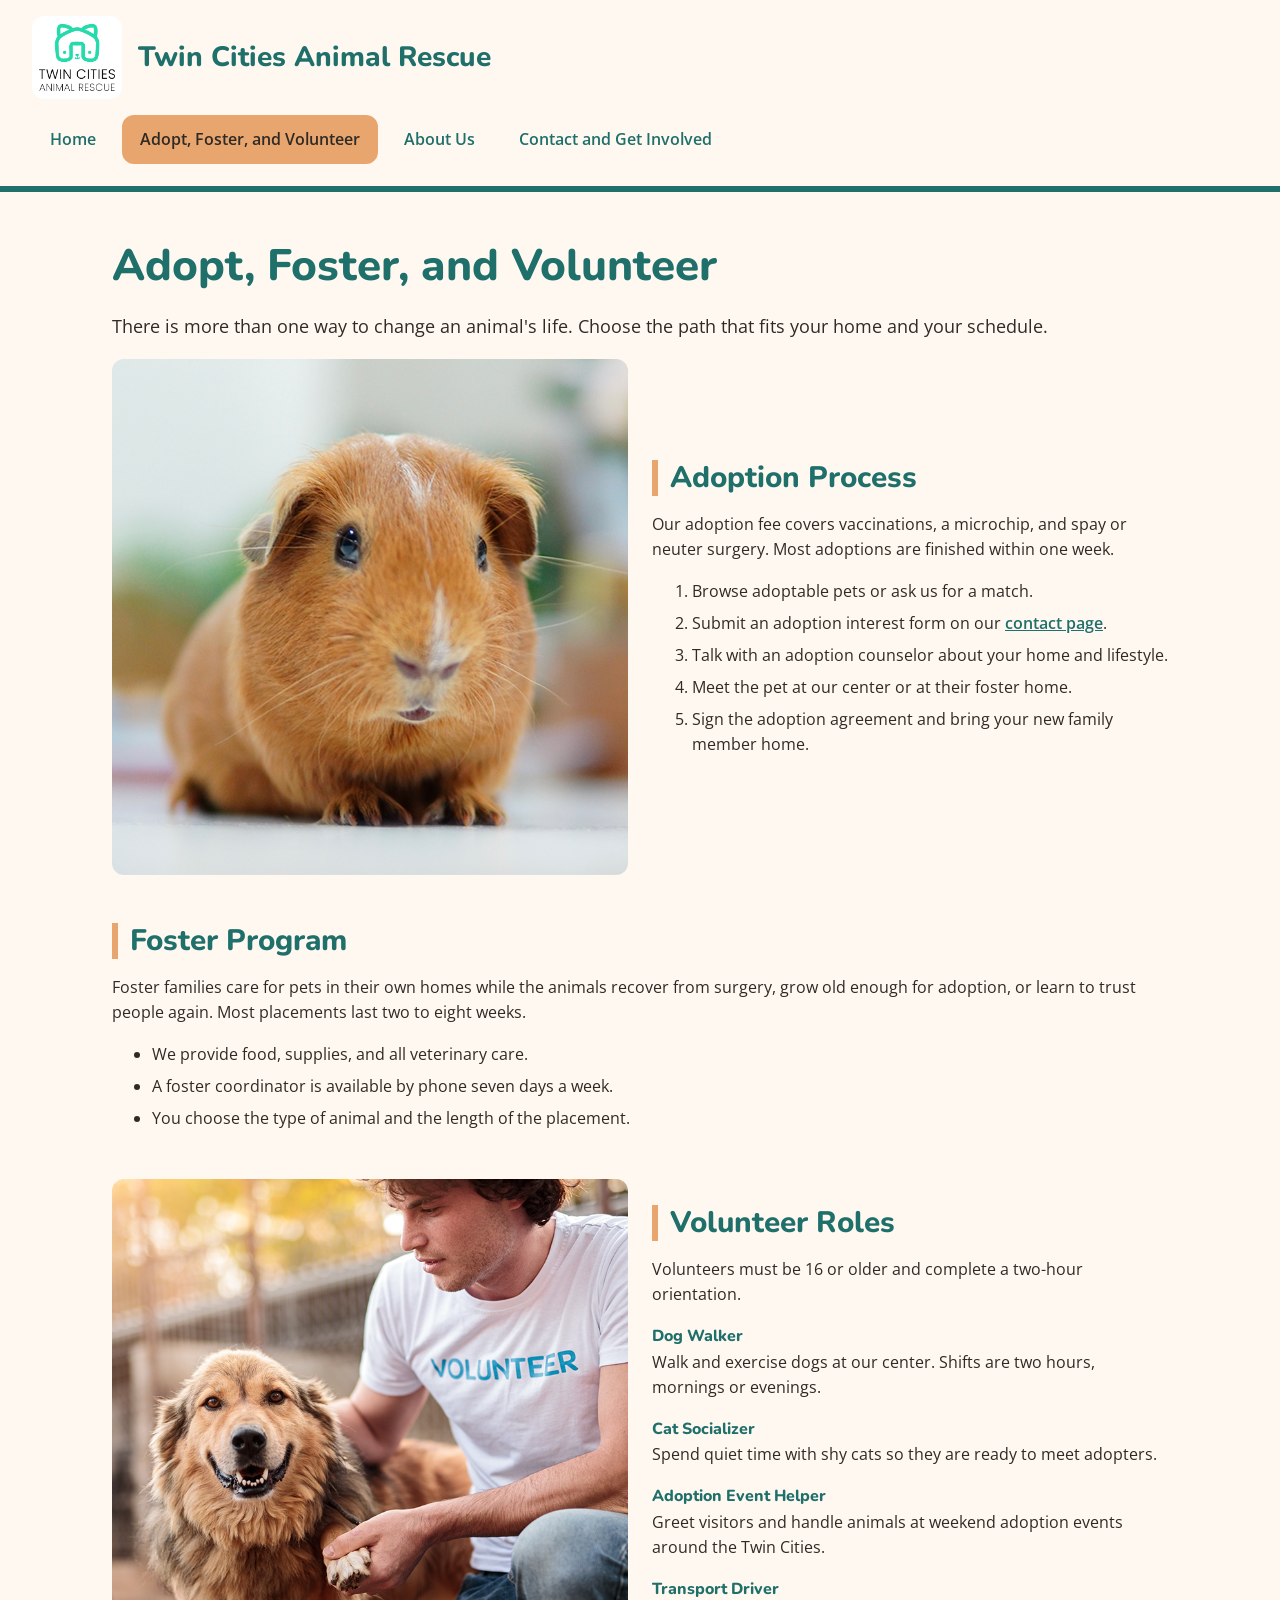
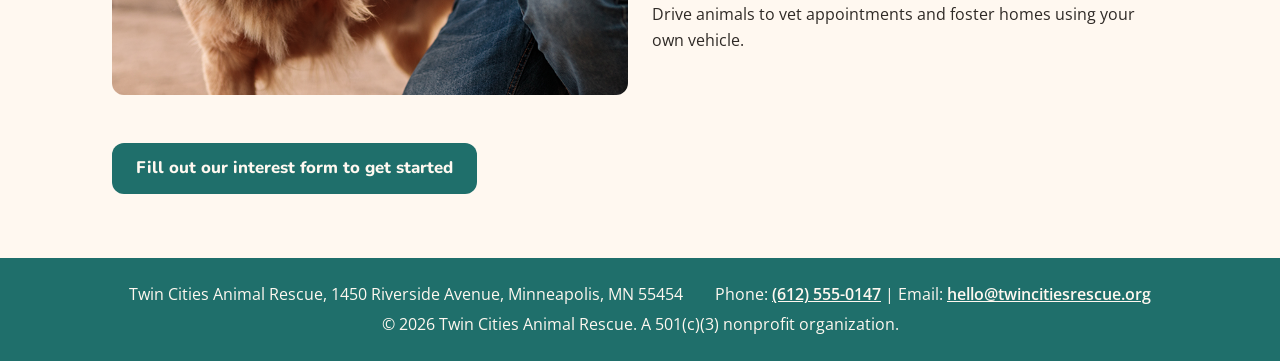
==== services.html @ 1d219513 "Touchstone 3: visual design and responsive layout for Twin Cities Animal Rescue" ====
<!DOCTYPE html>
<html lang="en">
<head>
  <meta charset="UTF-8">
  <meta name="viewport" content="width=device-width, initial-scale=1.0">
  <meta name="description" content="How adoption, fostering, and volunteering work at Twin Cities Animal Rescue.">
  <title>Adopt, Foster, and Volunteer | Twin Cities Animal Rescue</title>
  <link rel="preconnect" href="https://fonts.googleapis.com">
  <link rel="preconnect" href="https://fonts.gstatic.com" crossorigin>
  <link rel="stylesheet" href="https://fonts.googleapis.com/css2?family=Nunito:wght@600;800&family=Open+Sans:wght@400;600&display=swap">
  <link rel="stylesheet" href="styles.css">
</head>
<body>
  <header>
    <img src="media/rescue-logo_c.png" alt="Twin Cities Animal Rescue logo: a teal outline of a cat face shaped like a house" width="120" height="111">
    <p>Twin Cities Animal Rescue</p>
    <nav aria-label="Main">
      <ul>
        <li><a href="index.html">Home</a></li>
        <li><a href="services.html" aria-current="page">Adopt, Foster, and Volunteer</a></li>
        <li><a href="about.html">About Us</a></li>
        <li><a href="contact.html">Contact and Get Involved</a></li>
      </ul>
    </nav>
  </header>

  <main>
    <h1>Adopt, Foster, and Volunteer</h1>
    <p>There is more than one way to change an animal's life. Choose the path that fits your home and your schedule.</p>

    <section id="adoption" class="split">
      <img src="media/rescue-pet_c.png" alt="A ginger guinea pig with a white stripe on its nose looks straight at the camera, one of our adoptable small animals" width="400" height="400">
      <div>
        <h2>Adoption Process</h2>
        <p>Our adoption fee covers vaccinations, a microchip, and spay or neuter surgery. Most adoptions are finished within one week.</p>
        <ol>
          <li>Browse adoptable pets or ask us for a match.</li>
          <li>Submit an adoption interest form on our <a href="contact.html">contact page</a>.</li>
          <li>Talk with an adoption counselor about your home and lifestyle.</li>
          <li>Meet the pet at our center or at their foster home.</li>
          <li>Sign the adoption agreement and bring your new family member home.</li>
        </ol>
      </div>
    </section>

    <section id="foster">
      <h2>Foster Program</h2>
      <p>Foster families care for pets in their own homes while the animals recover from surgery, grow old enough for adoption, or learn to trust people again. Most placements last two to eight weeks.</p>
      <ul>
        <li>We provide food, supplies, and all veterinary care.</li>
        <li>A foster coordinator is available by phone seven days a week.</li>
        <li>You choose the type of animal and the length of the placement.</li>
      </ul>
    </section>

    <section id="volunteer" class="split">
      <img src="media/rescue-volunteer_c.png" alt="A volunteer in a white Volunteer T-shirt kneels beside a fluffy golden shepherd mix and gently holds its paw" width="400" height="400">
      <div>
        <h2>Volunteer Roles</h2>
        <p>Volunteers must be 16 or older and complete a two-hour orientation.</p>
        <dl>
          <dt>Dog Walker</dt>
          <dd>Walk and exercise dogs at our center. Shifts are two hours, mornings or evenings.</dd>
          <dt>Cat Socializer</dt>
          <dd>Spend quiet time with shy cats so they are ready to meet adopters.</dd>
          <dt>Adoption Event Helper</dt>
          <dd>Greet visitors and handle animals at weekend adoption events around the Twin Cities.</dd>
          <dt>Transport Driver</dt>
          <dd>Drive animals to vet appointments and foster homes using your own vehicle.</dd>
        </dl>
      </div>
    </section>

    <p><a class="button" href="contact.html">Fill out our interest form to get started</a></p>
  </main>

  <footer>
    <p>Twin Cities Animal Rescue, 1450 Riverside Avenue, Minneapolis, MN 55454</p>
    <p>Phone: <a href="tel:+16125550147">(612) 555-0147</a> | Email: <a href="mailto:hello@twincitiesrescue.org">hello@twincitiesrescue.org</a></p>
    <p>&copy; 2026 Twin Cities Animal Rescue. A 501(c)(3) nonprofit organization.</p>
  </footer>
</body>
</html>
---- styles.css ----
/* Twin Cities Animal Rescue - shared stylesheet for every page.
   Mobile-first: base rules target small screens, the media query at the
   bottom adjusts the layout for tablets and desktops. */

/* ---------- Design system ---------- */
:root {
  /* 4 colors */
  --teal: #1f6f6b;      /* brand color from the logo: header bar, links, buttons */
  --cream: #fff8f0;     /* page background */
  --charcoal: #2f2a26;  /* body text */
  --peach: #e8a66e;     /* accent: borders, highlights, focus rings */

  /* 2 fonts */
  --font-heading: "Nunito", Arial, sans-serif;
  --font-body: "Open Sans", Arial, sans-serif;

  --space: 1rem;
  --radius: 12px;
}

/* ---------- Base ---------- */
* {
  box-sizing: border-box;
}

body {
  margin: 0;
  background: var(--cream);
  color: var(--charcoal);
  font-family: var(--font-body);
  font-size: 1rem;
  line-height: 1.6;
}

h1,
h2,
h3 {
  font-family: var(--font-heading);
  font-weight: 800;
  line-height: 1.2;
  color: var(--teal);
}

h1 {
  font-size: 2rem;
  margin: 0 0 var(--space);
}

h2 {
  font-size: 1.5rem;
  margin: 0 0 var(--space);
  padding-left: 0.75rem;
  border-left: 6px solid var(--peach);
}

a {
  color: var(--teal);
  font-weight: 600;
}

a:hover {
  color: var(--charcoal);
}

a:focus-visible,
button:focus-visible,
input:focus-visible,
select:focus-visible,
textarea:focus-visible {
  outline: 3px solid var(--peach);
  outline-offset: 2px;
}

img,
video {
  max-width: 100%;
  height: auto;
  border-radius: var(--radius);
}

audio {
  width: 100%;
}

/* ---------- Header and navigation ---------- */
header {
  display: flex;
  flex-wrap: wrap;
  align-items: center;
  gap: var(--space);
  padding: var(--space);
  border-bottom: 6px solid var(--teal);
}

header img {
  width: 64px;
  height: auto;
}

header > p {
  margin: 0;
  font-family: var(--font-heading);
  font-size: 1.4rem;
  font-weight: 800;
  color: var(--teal);
}

nav {
  width: 100%;
}

nav ul {
  display: flex;
  flex-direction: column;
  gap: 0.5rem;
  margin: 0;
  padding: 0;
  list-style: none;
}

nav a {
  display: block;
  padding: 0.6rem 1rem;
  border: 2px solid var(--teal);
  border-radius: var(--radius);
  text-decoration: none;
}

nav a:hover {
  background: var(--teal);
  color: var(--cream);
}

/* highlights the page the visitor is on */
nav a[aria-current="page"] {
  background: var(--peach);
  border-color: var(--peach);
  color: var(--charcoal);
}

/* ---------- Main content ---------- */
main {
  max-width: 70rem;
  margin: 0 auto;
  padding: calc(var(--space) * 2) var(--space);
}

main > p:first-of-type {
  font-size: 1.15rem;
}

section {
  margin-bottom: calc(var(--space) * 3);
}

/* text and image side by side (stacked on phones) */
.split {
  display: flex;
  flex-direction: column;
  gap: calc(var(--space) * 1.5);
}

.split > * {
  flex: 1;
}

/* cards for short, scannable lists */
.stats,
.cards {
  display: flex;
  flex-direction: column;
  gap: var(--space);
  margin: 0;
  padding: 0;
  list-style: none;
}

.stats li,
.cards li {
  flex: 1;
  padding: calc(var(--space) * 1.25);
  border: 2px solid var(--peach);
  border-radius: var(--radius);
}

.stats strong {
  display: block;
  font-family: var(--font-heading);
  font-size: 2.25rem;
  font-weight: 800;
  color: var(--teal);
}

.cards strong {
  display: block;
  font-family: var(--font-heading);
  font-size: 1.2rem;
  color: var(--teal);
}

/* call-to-action link styled as a button */
.button,
button {
  display: inline-block;
  padding: 0.75rem 1.5rem;
  border: none;
  border-radius: var(--radius);
  background: var(--teal);
  color: var(--cream);
  font-family: var(--font-heading);
  font-size: 1.05rem;
  font-weight: 800;
  text-decoration: none;
  cursor: pointer;
}

.button:hover,
button:hover {
  background: var(--charcoal);
  color: var(--cream);
}

/* lists and definition lists (services page) */
ol li,
ul li {
  margin-bottom: 0.4rem;
}

dt {
  font-family: var(--font-heading);
  font-weight: 800;
  color: var(--teal);
}

dd {
  margin: 0 0 var(--space);
}

/* pet spotlight (about page) */
figure {
  display: flex;
  flex-direction: column;
  gap: var(--space);
  margin: 0;
}

figcaption {
  font-size: 1.1rem;
}

/* ---------- Contact form ---------- */
form {
  max-width: 40rem;
}

fieldset {
  margin: 0 0 calc(var(--space) * 1.5);
  padding: var(--space);
  border: 2px solid var(--peach);
  border-radius: var(--radius);
}

legend {
  padding: 0 0.5rem;
  font-family: var(--font-heading);
  font-weight: 800;
  font-size: 1.15rem;
  color: var(--teal);
}

fieldset p {
  display: flex;
  flex-direction: column;
  gap: 0.3rem;
  margin: 0 0 var(--space);
}

label {
  font-weight: 600;
}

input,
select,
textarea {
  width: 100%;
  padding: 0.6rem;
  border: 2px solid var(--charcoal);
  border-radius: 8px;
  background: var(--cream);
  color: var(--charcoal);
  font: inherit;
}

/* radio buttons sit on the same line as their label */
fieldset p:has(input[type="radio"]) {
  flex-direction: row;
  align-items: center;
  gap: 0.5rem;
}

input[type="radio"] {
  width: 1.2rem;
  height: 1.2rem;
  accent-color: var(--teal);
}

address {
  font-style: normal;
}

/* ---------- Footer ---------- */
footer {
  display: flex;
  flex-direction: column;
  gap: 0.25rem;
  padding: calc(var(--space) * 1.5) var(--space);
  background: var(--teal);
  color: var(--cream);
  text-align: center;
}

footer p {
  margin: 0;
}

footer a {
  color: var(--cream);
}

footer a:hover {
  color: var(--peach);
}

/* ---------- Larger screens (tablet and desktop) ---------- */
@media (min-width: 48rem) {
  header {
    padding: var(--space) calc(var(--space) * 2);
  }

  header img {
    width: 90px;
  }

  header > p {
    font-size: 1.75rem;
  }

  nav ul {
    flex-direction: row;
    flex-wrap: wrap;
  }

  nav a {
    border-color: transparent;
  }

  main {
    padding: calc(var(--space) * 3) calc(var(--space) * 2);
  }

  h1 {
    font-size: 2.75rem;
  }

  h2 {
    font-size: 1.85rem;
  }

  /* stacked columns become rows */
  .split,
  .stats,
  .cards,
  figure {
    flex-direction: row;
    align-items: center;
  }

  .stats,
  .cards {
    flex-wrap: wrap;
    align-items: stretch;
  }

  .cards li {
    flex-basis: 40%;
  }

  figure img {
    max-width: 45%;
  }

  footer {
    flex-direction: row;
    flex-wrap: wrap;
    justify-content: center;
    column-gap: calc(var(--space) * 2);
  }
}
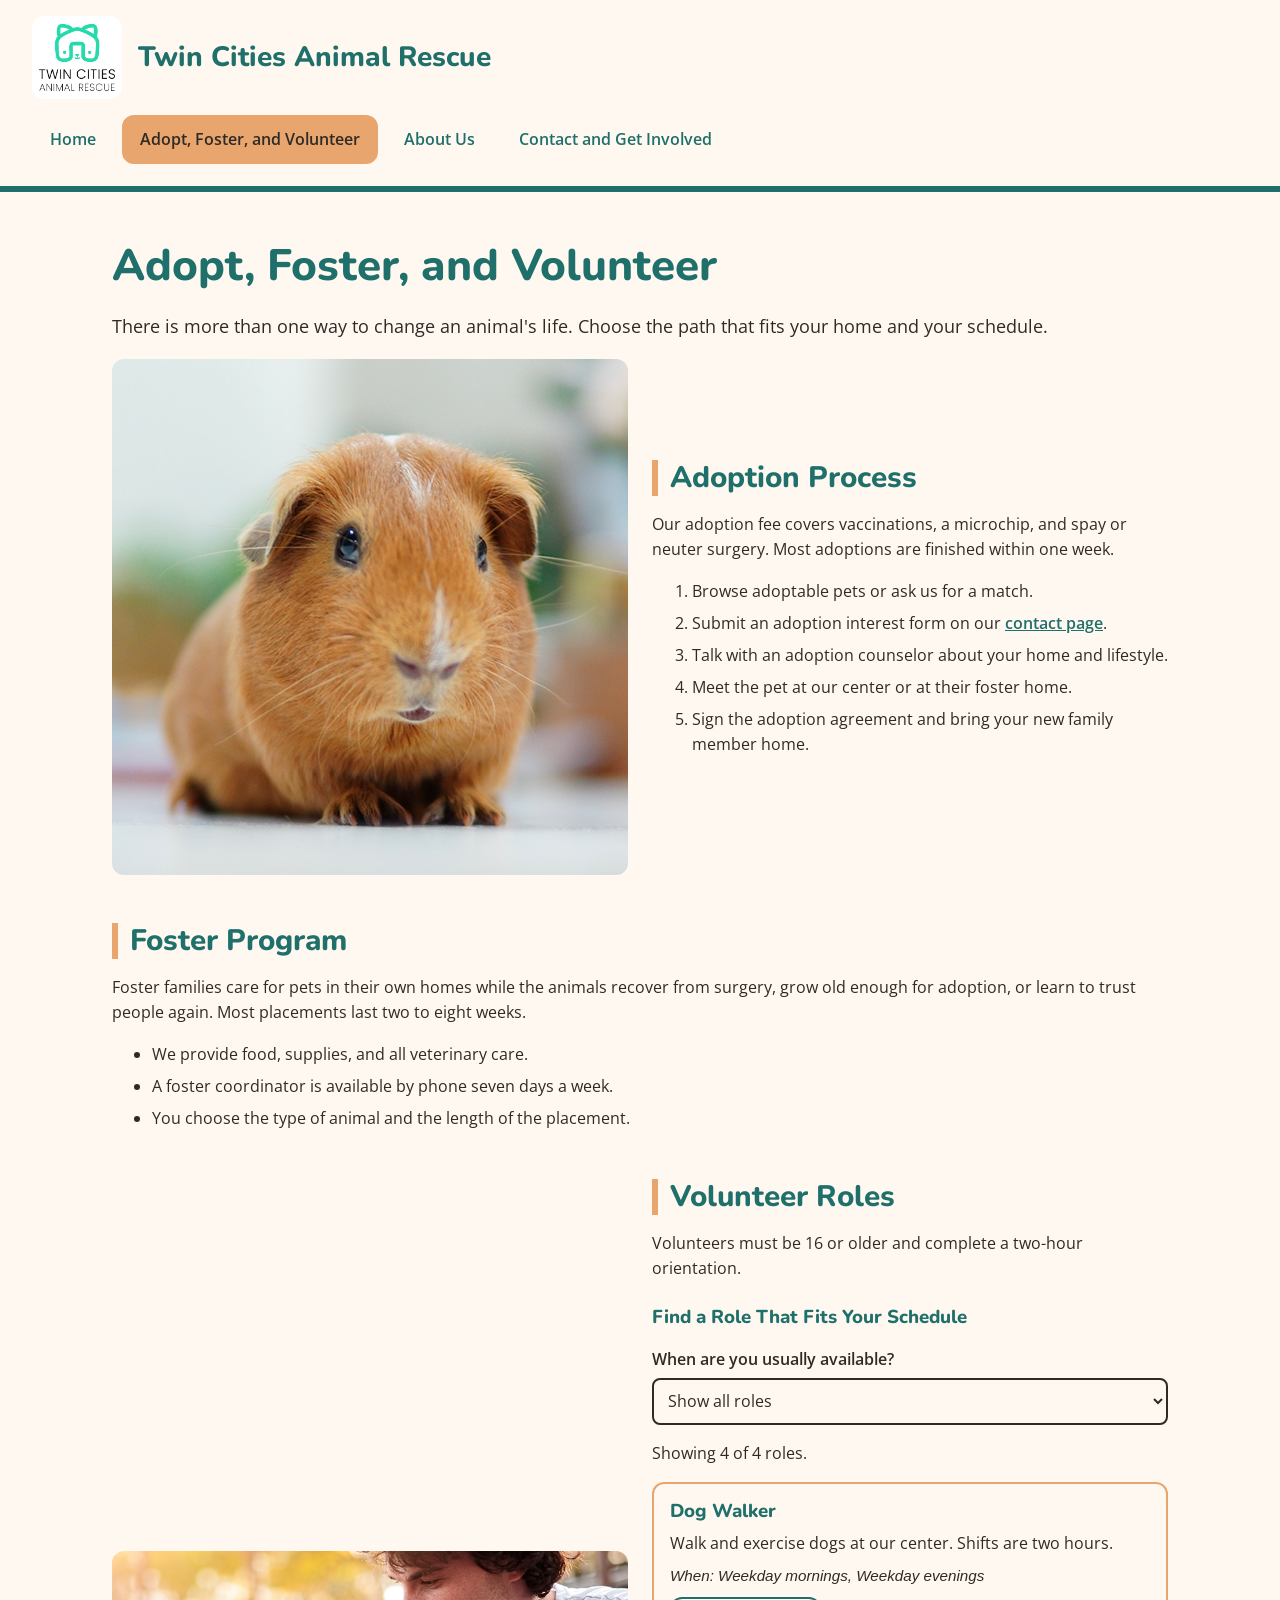
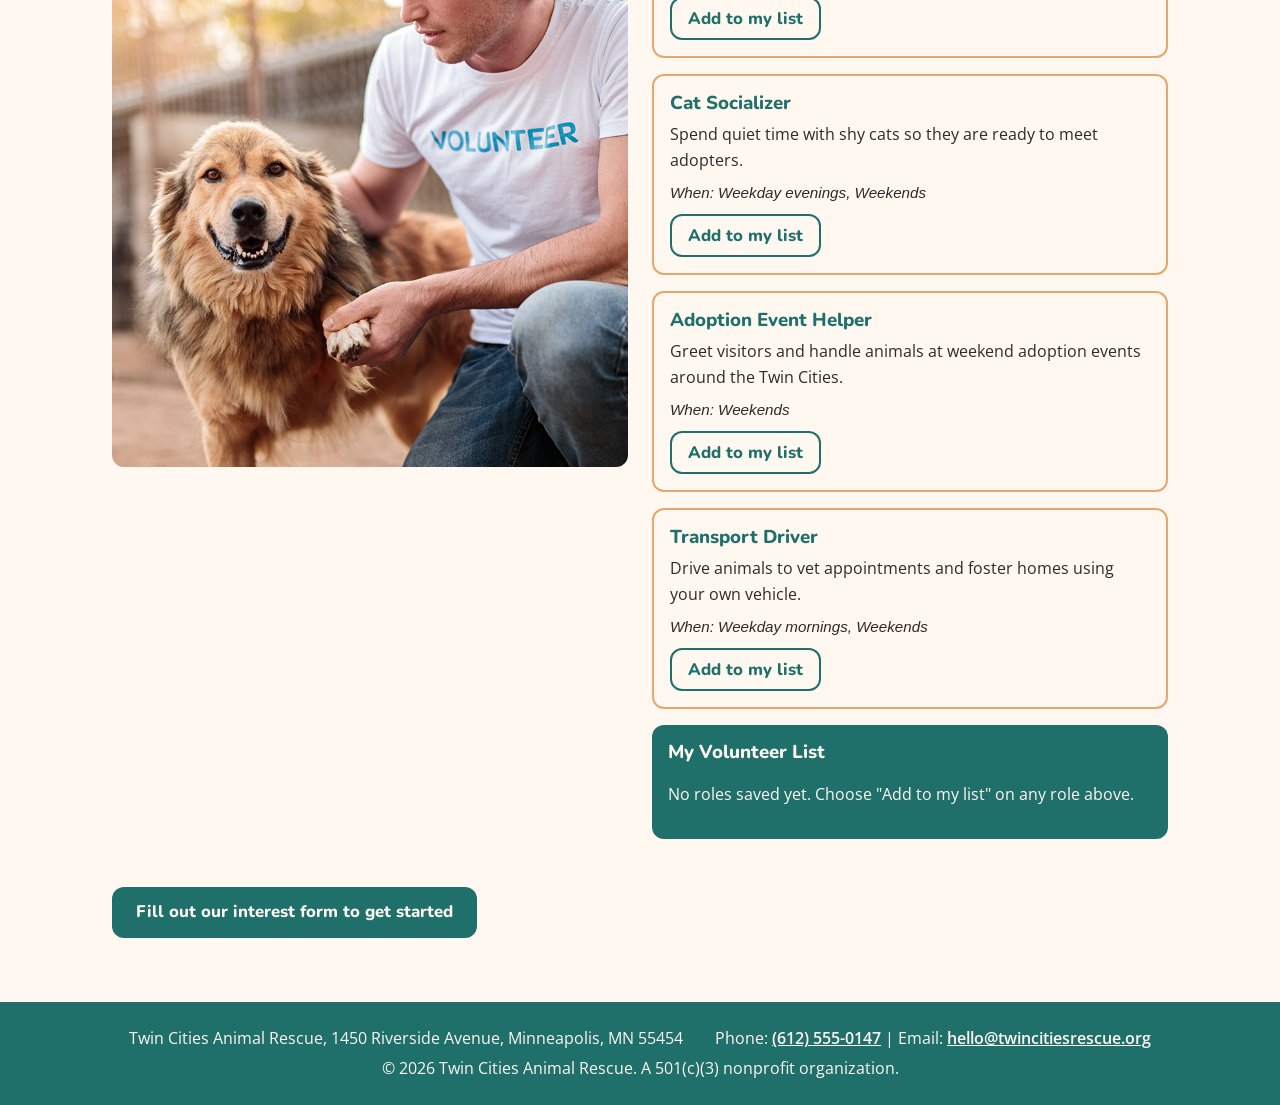
==== commit 5501be97: "Touchstone 4: volunteer role finder, form validation, and localStorage" ====
--- a/services.html
+++ b/services.html
@@ -9,6 +9,7 @@
   <link rel="preconnect" href="https://fonts.gstatic.com" crossorigin>
   <link rel="stylesheet" href="https://fonts.googleapis.com/css2?family=Nunito:wght@600;800&family=Open+Sans:wght@400;600&display=swap">
   <link rel="stylesheet" href="styles.css">
+  <script src="script.js" defer></script>
 </head>
 <body>
   <header>
@@ -58,7 +59,7 @@
       <div>
         <h2>Volunteer Roles</h2>
         <p>Volunteers must be 16 or older and complete a two-hour orientation.</p>
-        <dl>
+        <dl id="role-static">
           <dt>Dog Walker</dt>
           <dd>Walk and exercise dogs at our center. Shifts are two hours, mornings or evenings.</dd>
           <dt>Cat Socializer</dt>
@@ -68,6 +69,29 @@
           <dt>Transport Driver</dt>
           <dd>Drive animals to vet appointments and foster homes using your own vehicle.</dd>
         </dl>
+
+        <div id="role-finder" hidden>
+          <h3>Find a Role That Fits Your Schedule</h3>
+          <p>
+            <label for="role-filter">When are you usually available?</label>
+            <select id="role-filter">
+              <option value="all">Show all roles</option>
+              <option value="weekday-mornings">Weekday mornings</option>
+              <option value="weekday-evenings">Weekday evenings</option>
+              <option value="weekends">Weekends</option>
+              <option value="flexible">Flexible</option>
+            </select>
+          </p>
+          <p id="role-count" aria-live="polite"></p>
+          <ul id="role-list" class="role-list"></ul>
+
+          <aside class="shortlist" aria-labelledby="shortlist-title">
+            <h3 id="shortlist-title">My Volunteer List</h3>
+            <p id="shortlist-empty">No roles saved yet. Choose "Add to my list" on any role above.</p>
+            <ul id="shortlist" aria-live="polite"></ul>
+            <p id="shortlist-next" hidden>Your list is saved on this device. <a href="contact.html">Send it with the interest form</a>.</p>
+          </aside>
+        </div>
       </div>
     </section>
 
--- a/styles.css
+++ b/styles.css
@@ -308,6 +308,112 @@
   font-style: normal;
 }
 
+/* ---------- JavaScript features ---------- */
+[hidden] {
+  display: none !important;
+}
+
+/* validation messages sit right under their field */
+.error {
+  padding: 0.4rem 0.75rem;
+  border-left: 4px solid var(--peach);
+  background: rgb(232 166 110 / 0.2);
+  color: var(--charcoal);
+  font-size: 0.95rem;
+  font-weight: 600;
+}
+
+.error::before {
+  content: "⚠ ";
+}
+
+[aria-invalid="true"] {
+  border-color: var(--charcoal);
+  box-shadow: 0 0 0 3px var(--peach);
+}
+
+fieldset[aria-invalid="true"] {
+  box-shadow: none;
+  border-width: 3px;
+}
+
+.form-status,
+.saved-roles {
+  padding: var(--space);
+  border: 2px solid var(--teal);
+  border-radius: var(--radius);
+  font-weight: 600;
+}
+
+/* volunteer role finder (services page) */
+#role-finder > h3 {
+  margin-top: calc(var(--space) * 1.5);
+}
+
+#role-finder label {
+  display: block;
+  margin-bottom: 0.3rem;
+}
+
+.role-list {
+  display: flex;
+  flex-direction: column;
+  gap: var(--space);
+  margin: 0 0 var(--space);
+  padding: 0;
+  list-style: none;
+}
+
+.role-list li {
+  display: flex;
+  flex-direction: column;
+  gap: 0.5rem;
+  margin: 0;
+  padding: var(--space);
+  border: 2px solid var(--peach);
+  border-radius: var(--radius);
+}
+
+.role-list h3,
+.role-list p {
+  margin: 0;
+}
+
+.role-times {
+  font-size: 0.95rem;
+  font-style: italic;
+}
+
+.save-role {
+  align-self: flex-start;
+  padding: 0.5rem 1rem;
+  border: 2px solid var(--teal);
+  background: var(--cream);
+  color: var(--teal);
+}
+
+.save-role[aria-pressed="true"] {
+  background: var(--teal);
+  color: var(--cream);
+}
+
+.shortlist {
+  padding: var(--space);
+  border-radius: var(--radius);
+  background: var(--teal);
+  color: var(--cream);
+}
+
+.shortlist h3,
+.shortlist a {
+  margin-top: 0;
+  color: var(--cream);
+}
+
+.shortlist a:hover {
+  color: var(--peach);
+}
+
 /* ---------- Footer ---------- */
 footer {
   display: flex;
